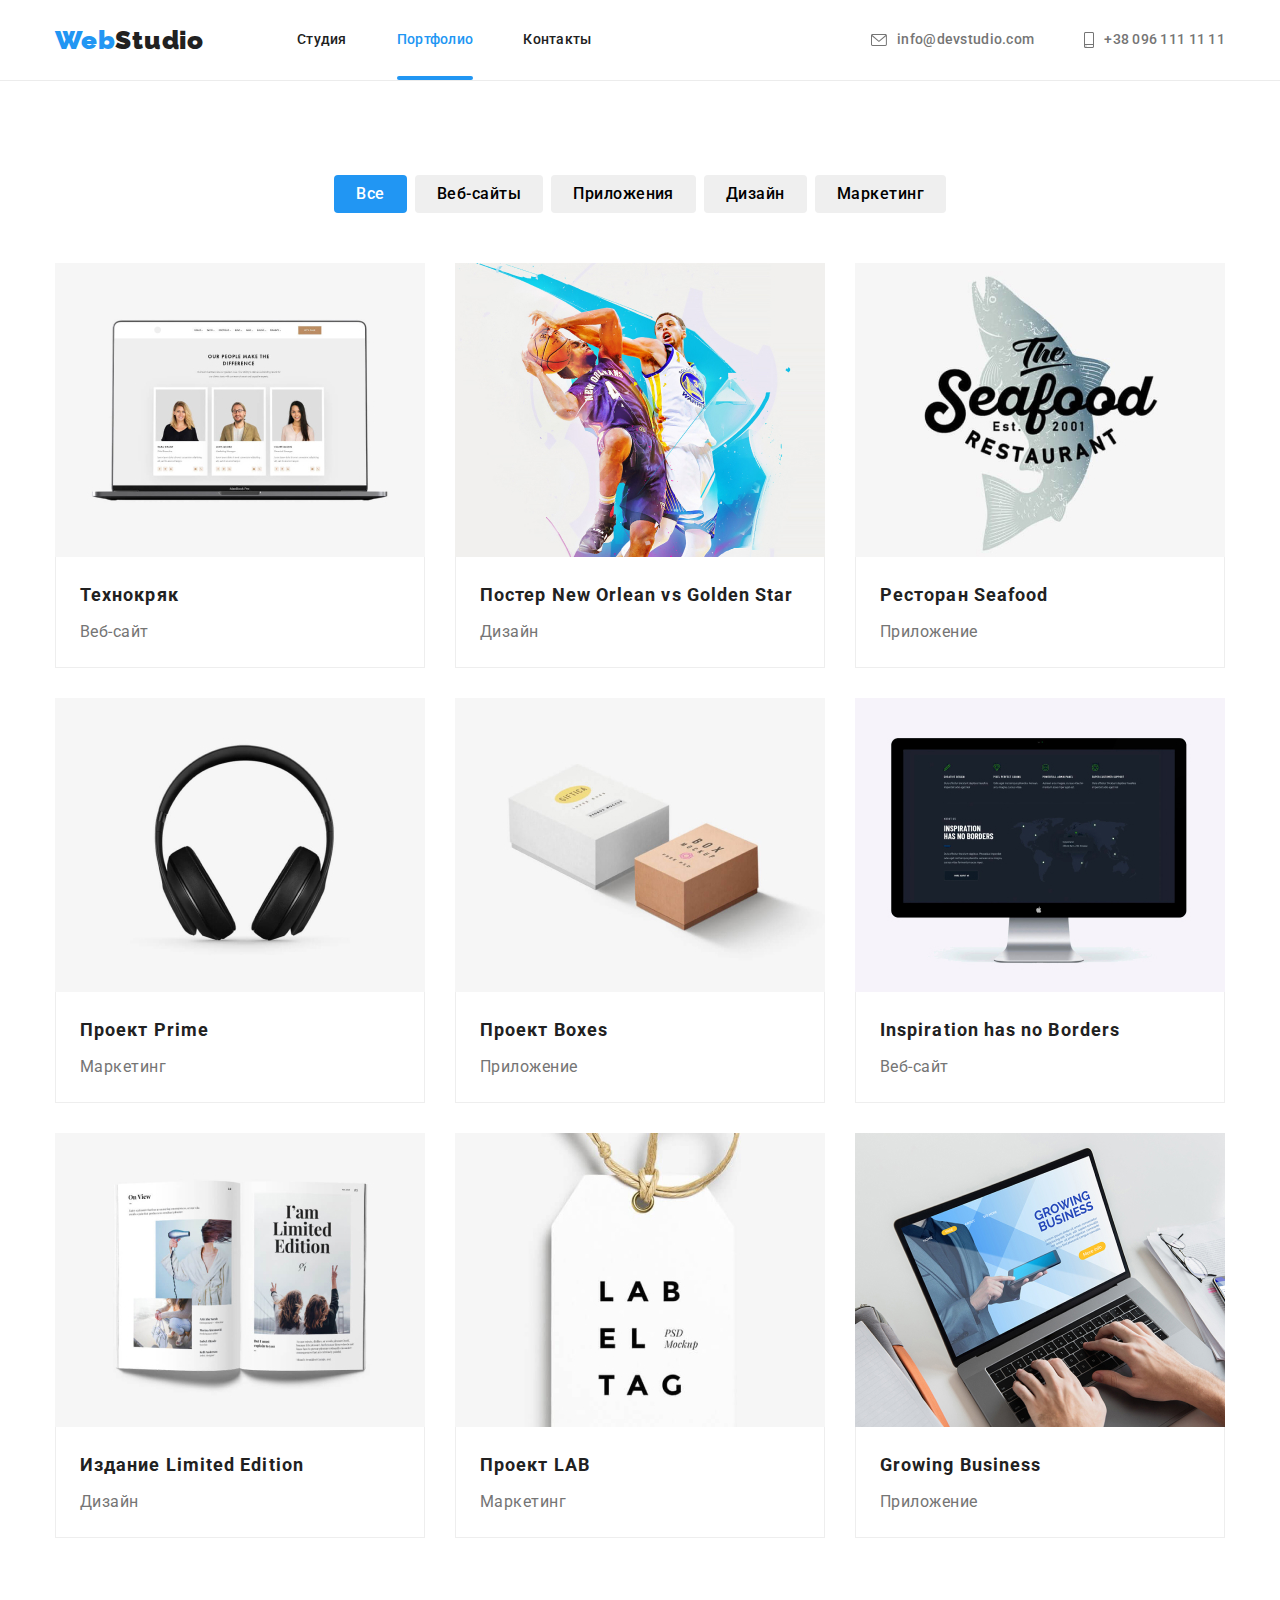
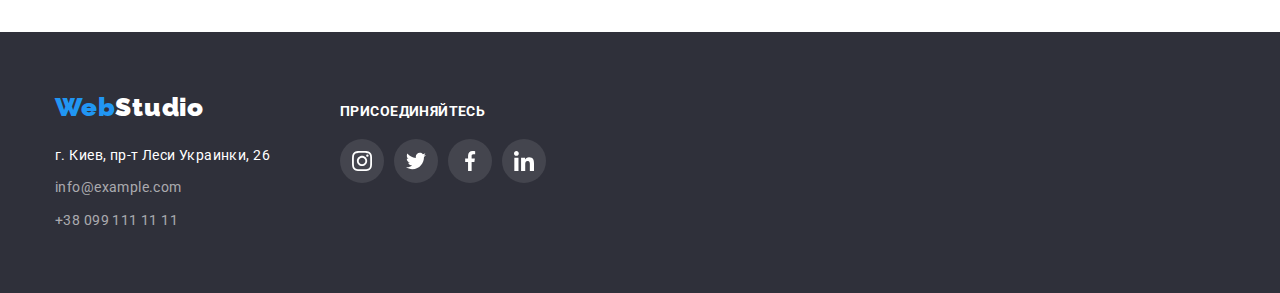
==== portfolio.html @ 355141e0 "Initial commit" ====
<!DOCTYPE html>
<html lang="ru">
<head>
    <meta charset="UTF-8">
    <meta http-equiv="X-UA-Compatible" content="IE=edge">
    <meta name="viewport" content="width=device-width, initial-scale=1.0">
    <title>Web Studio</title>
    <link rel="stylesheet" href="https://cdnjs.cloudflare.com/ajax/libs/modern-normalize/1.1.0/modern-normalize.min.css">
    <link href="https://fonts.googleapis.com/css2?family=Raleway:wght@700&family=Roboto:wght@400;500;700;900&display=swap" rel="stylesheet">
   
<link rel="stylesheet" href="./css/styles.css">
</head>
<body>
    <header class="header-content">
    <div class=" container main-nav">
       <nav class="main-nav">
       <a href="" class="logo"><span class="logo-world" >Web</span>Studio</a>
<ul class="site-nav">
    <li class="nav-item"><a href="./index.html" class="navigation-link">Студия</a></li>
    <li class="nav-item"><a href="./portfolio.html" class="navigation-link current-button">Портфолио</a></li>
    <li class="nav-item"><a href="" class="navigation-link">Контакты</a></li>
</ul>
</nav>
<ul class="contacts">
    <li class="nav-item"><a href="mailto:info@devstudio.com" class="contacts-link">info@devstudio.com
        <svg class="mail-svg">
            <use href="images/symbol-defs.svg#icon-envelope"></use>
        </svg>
        </a>
    </li>
    <li class="nav-item"><a href="tel:+380961111111" class="contacts-link">+38 096 111 11 11
        <svg class="phone-svg">
            <use href="images/symbol-defs.svg#icon-smartphone"></use>
        </svg>
    </a></li>
</ul>
</div>
</header>
<main>
      <section class="section">
    <div class="container">
    <h1 hidden class="hidden-title">Наши услуги</h1>
   <ul class="portfolio-list buttons-flex">
       <li class="buttons-item"><button type="button" class="portfolio-button all-button">Все</button></li>
       <li class="buttons-item"><button type="button" class="portfolio-button">Веб-сайты</button></li>
       <li class="buttons-item"><button type="button" class="portfolio-button">Приложения</button></li>
       <li class="buttons-item"><button type="button" class="portfolio-button">Дизайн</button></li>
       <li class="buttons-item"><button type="button" class="portfolio-button">Маркетинг</button></li>
   </ul>
    <ul class="portfolio-photos flex-photo">
    <li class="flex-element">
        <a href="" class="flex-element-hover">
            <div class="flex-element-img">
                <div class="flex-element-overlay">
                    <p class="flex-element-text">Ресурс предлагает комплексные предложения с разным уровнем функционала и сервисов. Все это позволит посетителю получить исчерпывающие сведения о компании или частном лице.</p>
                </div>
          <img src="images/img(7).jpg" width="370"  height="294"  alt="notebook"></div>
        <div class="portfolio-border"><h2  class="portfolio-name">Технокряк</h2>
    <p class="portfolio-description">Веб-сайт</p></div>
        </a>  
            
       </li>
    <li class="flex-element">
        <a href="" class="flex-element-hover">
            <div class="flex-element-img">
                 <div class="flex-element-overlay">
                     <p class="flex-element-text">Ресурс предлагает комплексные предложения с разным уровнем функционала и сервисов. Все это позволит посетителю получить исчерпывающие сведения о компании или частном лице.</p>
                 </div>
          <img src="images/img(8).jpg" width="370"  height="294"  alt="basketbal"></div>
        <div class="portfolio-border"><h2 class="portfolio-name">Постер New Orlean vs Golden Star</h2>
    <p class="portfolio-description">Дизайн</p></div>
        </a> 
            
        </li>
    <li class="flex-element">
        <a href="" class="flex-element-hover">
            <div class="flex-element-img">
                 <div class="flex-element-overlay">
                     <p class="flex-element-text">Ресурс предлагает комплексные предложения с разным уровнем функционала и сервисов. Все это позволит посетителю получить исчерпывающие сведения о компании или частном лице.</p>
                 </div>
          <img src="images/img(9).jpg"  width="370"  height="294"  alt="fish"></div>
        <div class="portfolio-border"><h2 class="portfolio-name">Ресторан Seafood</h2>
    <p class="portfolio-description">Приложение</p></div>
        </a> 
            
        </li>
    <li class="flex-element">
        <a href="" class="flex-element-hover">
            <div class="flex-element-img">
                 <div class="flex-element-overlay">
                     <p class="flex-element-text">Ресурс предлагает комплексные предложения с разным уровнем функционала и сервисов. Все это позволит посетителю получить исчерпывающие сведения о компании или частном лице.</p>
                 </div>
          <img src="images/img(10).jpg" width="370"  height="294"  alt="earpods"></div>
        <div class="portfolio-border"><h2 class="portfolio-name">Проект Prime</h2>
    <p class="portfolio-description">Маркетинг</p></div>
        </a> 
           
        </li>
    <li class="flex-element">
        <a href="" class="flex-element-hover">
            <div class="flex-element-img">
                 <div class="flex-element-overlay">
                     <p class="flex-element-text">Ресурс предлагает комплексные предложения с разным уровнем функционала и сервисов. Все это позволит посетителю получить исчерпывающие сведения о компании или частном лице.</p>
                 </div>
          <img src="images/img(11).jpg" width="370"  height="294"  alt="boxes"></div>
        <div class="portfolio-border"><h2 class="portfolio-name">Проект Boxes</h2>
    <p class="portfolio-description">Приложение</p></div>
        </a> 
           
        </li>
    <li class="flex-element">
        <a href="" class="flex-element-hover">
            <div class="flex-element-img">
                 <div class="flex-element-overlay">
                     <p class="flex-element-text">Ресурс предлагает комплексные предложения с разным уровнем функционала и сервисов. Все это позволит посетителю получить исчерпывающие сведения о компании или частном лице.</p>
                 </div>
          <img src="images/img(12).jpg" width="370"  height="294"   alt="computer"></div>
        <div class="portfolio-border"><h2 class="portfolio-name">Inspiration has no Borders</h2>
    <p class="portfolio-description">Веб-сайт</p></div>
        </a> 
           
        </li>
    <li class="flex-element">
        <a  href="" class="flex-element-hover">
            <div class="flex-element-img">
                 <div class="flex-element-overlay">
                     <p class="flex-element-text">Ресурс предлагает комплексные предложения с разным уровнем функционала и сервисов. Все это позволит посетителю получить исчерпывающие сведения о компании или частном лице.</p>
                 </div>
          <img src="images/img(13).jpg"  width="370"  height="294"  alt="book"></div>
        <div class="portfolio-border"><h2 class="portfolio-name">Издание Limited Edition</h2>
    <p class="portfolio-description">Дизайн</p></div>
        </a> 
           
        </li>
    <li class="flex-element">
        <a href="" class="flex-element-hover">
            <div class="flex-element-img">
                 <div class="flex-element-overlay">
                     <p class="flex-element-text">Ресурс предлагает комплексные предложения с разным уровнем функционала и сервисов. Все это позволит посетителю получить исчерпывающие сведения о компании или частном лице.</p>
                 </div>
          <img src="images/img(14).jpg"  width="370"  height="294"  alt="slime"></div>
        <div class="portfolio-border"><h2 class="portfolio-name">Проект LAB</h2>
    <p class="portfolio-description">Маркетинг</p></div>
        </a> 
            
        </li>
    <li class="flex-element">
        <a href="" class="flex-element-hover">
            <div class="flex-element-img">
                 <div class="flex-element-overlay">
                     <p class="flex-element-text">Ресурс предлагает комплексные предложения с разным уровнем функционала и сервисов. Все это позволит посетителю получить исчерпывающие сведения о компании или частном лице.</p>
                 </div>
          <img src="images/img(15).jpg"  width="370" height="294" alt="printing"></div>
        <div class="portfolio-border"><h2 class="portfolio-name">Growing Business</h2>
    <p class="portfolio-description">Приложение</p></div>
        </a> 
        </li>
</ul>
    </div>
</section>
</main>
<footer class="footer-content">
    <div class="container footer">
        <div class="footer-first">
 <a href="" class="logo footer"><span class="logo-world">Web</span>Studio</a>
<address class="address">
<ul class="footer-list">
<li class="footer-adress">г. Киев, пр-т Леси Украинки, 26</li>
    <li class="footer-margin"><a href="mailto:info@example.com" class="footer-link">info@example.com</a></li>
    <li class="footer-margin"><a href="tel:+380991111111" class="footer-link">+38 099 111 11 11</a></li>
</ul>
</address>
</div>
<div class="footer-second">
    <h3 class="footer-tittle"> Присоединяйтесь</h3>
    <ul class="footer-second-list">
        <li class="footer-item"><a href="" class="footer-svg">
            <svg class="footer-icon">
                        <use href="images/symbol-defs.svg#icon-instagram"></use>
                    </svg>
                    </a>
        </li>
        <li class="footer-item"><a href="" class="footer-svg">
            <svg class="footer-icon">
                        <use href="images/symbol-defs.svg#icon-twitter"></use>
                    </svg>
                    </a>
        </li>
        <li class="footer-item"><a href="" class="footer-svg">
            <svg class="footer-icon" >
                        <use href="images/symbol-defs.svg#icon-facebook"></use>
                    </svg>
                    </a>
        </li>
        <li class="footer-item"><a href="" class="footer-svg">
           <svg class="footer-icon" >
                        <use href="images/symbol-defs.svg#icon-linkedin" ></use>
                    </svg>
                    </a>
        </li>
    </ul>
</div>
 </div>
</footer>
</body>
</html>
---- css/styles.css ----
/* синий #2196F3; */
/* черній #212121; */
/* серій: #757575; */
/* белій #FFFFFF;  */
/*  серій в футере rgba(255, 255, 255, 0.6) */
/* цвет фона темній #2F303A;
; */
/* цвет фона вторичній: #F5F4FA; */
/* цвет фона футер: #2F303A; */
:root{
    --dark-color: #212121;
    --accent-color: #2196F3;
    --primary-light: #FFFFFF;
    --primary-middle: #757575;
    --background-dark: #2F303A;
    --background-light: #F5F4FA;
    --transparent-light: #FFFFFF99;

}
html{
    box-sizing: border-box;
}
*::after,
*::before{
    box-sizing: inherit;
}
body {
    color: var(--primary-grey);
    font-family: Roboto, sans-serif;
    font-size: 14px;
    margin: 0;
}
.header-content{
    font-size: 14px;
    line-height: 1.1;
    letter-spacing: 0.02em;
    border-bottom: solid 1px  #ECECEC;
    /* width: 100%;
    position: fixed;
    top:0;
    background-color: #fff; */

}
img{
    display: block;
    max-width: 100%;
    height: auto;
}
.logo {
    color: var(--dark-color);
    text-decoration: none;
    font-family: Raleway, sans-serif;
    font-weight: 900;
    font-size: 26px;
    line-height: 1.19;
    letter-spacing: 0.03em;
    padding-top: 24px;
    padding-bottom: 24px;
}
.logo.footer{
    color: var(--primary-light);
}
.logo-world{
    color:var(--accent-color);
}
.logo-world-two{
    color: var(--primary-light);
}
.site-nav,
.contacts,
.portfolio-list,
.portfolio-photos,
.footer-list,
.features,
.photos-list,
.team,
.media-icons,
.clients-list,
.footer-second-list
{
    list-style: none;
    padding: 0;
    margin: 0;
}
/* навигация */
.site-nav{
    font-weight: 500;
    display: flex;
    margin-left: 93px;
}

.navigation-link{
    color:var(--dark-color);
    text-decoration: none;
    display: block;
    padding-top: 32px;
    padding-bottom: 32px;
    position: relative;
 }
.nav-item:not(:last-child){ 
    margin-right: 50px;
}

.current-button {
    color: var(--accent-color);
}
.current-button::after{
    content: "";
    display: block;
    width: 100%;
    height: 4px;
    background-color: var(--accent-color);
    border-radius:2px;
    position: absolute;
    bottom:0;
}
.navigation-link,
.navigation-link,
.contacts-link,
.contacts-link,
.footer-link,
.footer-link{
transition: color 250ms cubic-bezier(0.4, 0, 0.2, 1);
}
.navigation-link:hover,
.navigation-link:focus,
.contacts-link:hover,
.contacts-link:focus,
.footer-link:hover,
.footer-link:focus {
    color: var(--accent-color);
    fill: var(--accent-color);
}
.contacts{
    display: flex;
    margin-left: auto;
}
.contacts-link {
   color: var(--primary-middle);
    fill: var(--primary-middle);
    font-weight: 500;
    text-decoration: none;
    padding-top: 32px;
    padding-bottom: 32px;
    display: flex;
    flex-direction: row-reverse;
    align-items: center;
}

.section-title{
    color:var(--dark-color);
    font-weight: 700;
    font-size: 36px;
    line-height: 1.2;
    text-align: center;
    letter-spacing: 0.03em;
    margin-top: 0;
    margin-bottom: 50px;
}
.banner{
    margin: 0 auto;
    text-align: center;
    padding-top: 200px;
    padding-bottom: 200px;
    background-color:#2F303A;
    background-image: linear-gradient(to right, rgba(47, 48, 58, 0.4), rgba(47, 48, 58, 0.4)),
    url(../images/header1.jpg);
    background-repeat: no-repeat;
    background-position: center;
    background-size: cover;
    width: 1600px;
}
.banner-title{
    color:var(--primary-light);
    font-weight: 900;
    font-size: 44px;
    line-height: 1.36;
    letter-spacing: 0.06em;
    text-transform: uppercase;
    margin-top: 0;
    margin-bottom: 30px;
    width: 696px;
    margin-right: auto;
    margin-left: auto;
   
   
}
.features{
   display: flex;

}
.features-title{
    color: var(--dark-color);
    font-weight: 700;
    font-size: 14px;
    line-height: 1.1;
    letter-spacing: 0.03em;
    text-transform: uppercase;
    margin: 0;
    margin-bottom: 10px;
}
.features-text{
   font-size: 14px;
   line-height: 1.71;
   letter-spacing: 0.03em;
   margin: 0;
   color: var(--primary-middle);
}
.features-item:not(:last-child){
    margin-right: 30px;
}
.features-item{
    width: 270px;
}
.team-title{
    color: var(--dark-color);
    font-family: 500;
    font-size: 16px;
    line-height: 1.2;
    letter-spacing: 0.03em;
    margin-bottom: 10px;
}
.team-job{
    font-size: 16px;
    line-height: 1.2;
    letter-spacing: 0.03em;
    color: var(--primary-middle);
    margin: 0;
    margin-bottom: 16px;
}

.banner-button{
    color: var(--primary-light);
    background-color: var(--accent-color);
    font-weight: bold;
    font-size: 16px;
    line-height: 1.87;
    letter-spacing: 0.06em;
    cursor: pointer;
    font-family: Roboto ,sans-serif;
    border-radius: 4px;
    box-shadow: 0px 4px 4px rgba(0, 0, 0, 0.15);
    border: none;
    padding: 10px 32px;
}
.footer-content{
   background-color: var(--background-dark);
   font-size: 14px;
   line-height: 1.71;
   letter-spacing: 0.03em;
}
.section.people{
    background-color: var(--background-light);
}
.footer-link{
    color: var(--transparent-light);
    text-decoration:none;
    font-style: normal;
}
.footer-adress{
    font-style: normal;
    color: var(--primary-light);
}
.section-buttons{
    padding-top: 94px;
    padding-bottom: 94px;
    display: flex;
}
.portfolio-button{
    font-weight: 500;
    font-size: 16px;
    line-height: 1.62;
    text-align: center;
    letter-spacing: 0.03em;
    cursor: pointer;
    border-radius: 4px;
    font-family: Roboto, sans-serif;
    min-width: 73px;
    border: none;
    padding: 6px 22px;
    transition: color 250ms cubic-bezier(0.4, 0, 0.2, 1),
    box-shadow 250ms cubic-bezier(0.4, 0, 0.2, 1),
    background-color 250ms cubic-bezier(0.4, 0, 0.2, 1);
}
.portfolio-list{
margin-bottom: 50px;
}
.portfolio-description{
margin-bottom: 0;
margin-top: 0;
}
.portfolio-border{
    border: 1px solid #EEEEEE;
    border-top: 0;
    padding: 20px 24px 20px 24px;
}
h1,
h2,
h3,
h4,
h5,
h6{
    margin: 0;
}

.all-button{
    background-color: var(--accent-color);
    color: var(--primary-light);
}
.portfolio-name{
    font-size: 18px;
    line-height: 2;
    letter-spacing: 0.06em;
    color: var(--dark-color);
    margin-bottom:4px;
}
.portfolio-description{
    font-size: 16px;
    line-height: 1.87;
    letter-spacing: 0.03em;
    color: var(--primary-middle);

}

.portfolio-button:focus,
.portfolio-button:hover{
    background-color: var(--accent-color);
    color:var(--primary-light);
    box-shadow: 0px 3px 1px rgba(0, 0, 0, 0.1),
    0px 1px 2px rgba(0, 0, 0, 0.08),
    0px 2px 2px rgba(209, 203, 203, 0.12);
}
.container{
width: 1200px;
padding-left: 15px;
padding-right: 15px;
margin-left: auto;
margin-right: auto;
}
.main-nav{
    display: flex;
    align-items: center;
    justify-content: space-between;
}
.flex-photo{
    display:flex;
    flex-wrap: wrap;
}
.flex-element{
  margin-right: 30px;
  width:calc((100% - 60px)/3 );
  margin-bottom:30px;
  display: block;
/* overflow: hidden; */
}

.flex-element:nth-child(3n) {
    margin-right: 0;
}
.flex-element:nth-last-child(-n+3) {
    margin-bottom: 0;
}
.images-flex{
    display:flex;
}
.images-flex-item{
    display: flex;
    margin-right: 30px;
    width: calc((100%-60px)/3);
    position: relative;
}
.images-flex-item:nth-child(3n){
    margin-right: 0;
}
.section.third{
    padding-top: 0;
}
.section{
    padding-top: 94px;
    padding-bottom: 94px;
}
.section:last-child{
    padding-bottom: 94px;
}

.people-flex{
    display:flex;
}
.people-flex-item{
    margin-right: 30px;
    width: calc((100%-90px)/4);
    text-align: center;
    background-color: #fff;
    box-shadow: 0px 2px 1px 0px #00000033;
    box-shadow: 0px 1px 1px 0px #00000024;
    box-shadow: 0px 1px 3px 0px #0000001F;
    border-bottom-right-radius: 4px;
    border-bottom-left-radius:  4px;

}
.people-flex-item:nth-child(4n){
    margin-right: 0;
}
.people-flex-text{
    display: block;
    padding-top: 30px;
    padding-bottom: 30px;
}
.buttons-flex{
    display: flex;
    justify-content: center;
}
.buttons-item{
   display: flex;
  margin-right: 8px;
}
.buttons-item:last-child{
    margin-right: 0;
}
.footer-content{
    padding-top: 60px;
    padding-bottom: 60px;
}
.footer-margin{
    margin-top: 9px;
}
.logo.footer{
    padding: 0;
}
.address{
    margin-top: 20px;
}

.media-icons{
    display: flex;
    flex-wrap: wrap;
    justify-content:center;
    
}
.media-links{
    display:flex;
    width: 44px;
    height: 44px;
    border-radius: 50%;
    color:#AFB1B8;
    align-items: center;
    justify-content: center;
    transition: color 250ms cubic-bezier(0.4, 0, 0.2, 1),
    background-color 250ms cubic-bezier(0.4, 0, 0.2, 1);
}
.media-icon {
    width: 20px;
    height: 20px;
    fill: currentColor;
}
.media-links:hover,
.media-links:focus{
    background-color: var(--accent-color);
     color: var(--primary-light);
}
.media-item:not(:last-child){
    margin-right: 10px;
}
.svg-image{
    display:flex;
    width: 270px;
    height: 120px;
    background-color: var(--background-light);
    border-radius:4px;
    justify-content: center;
    align-items: center;
    margin-bottom: 30px;
}
.features-svg{
    width: 70px;
    height: 70px;
}
.mail-svg{
    width: 16px;
    height: 12px;
}
.phone-svg{
    width: 10px;
    height: 16px;
}
.mail-svg,
.phone-svg{
    margin-right: 10px;
    color: currentColor;
}
.clients-list{
    display: flex;
    flex-wrap: wrap;
}

.clients-item:not(:last-child){
    margin-right: 30px;
}
.clients-link{
    width: 170px;
    height: 92px;
    fill:#AFB1B8;
    display: flex;
    justify-content: center;
    align-items: center;
    border: 1px solid #AFB1B8;
    border-radius: 4px;
    transition: fill 250ms cubic-bezier(0.4, 0, 0.2, 1),
    border-color 250ms cubic-bezier(0.4, 0, 0.2, 1);
}
.clients-list{
    fill: currentColor;
}
.clients-link:hover,
.clients-link:focus{
    fill: var(--accent-color);
    border-color: var(--accent-color);
}
.container .footer-second{
    display: flex;
    flex-direction: column;
    margin-left: 70px;
}
.footer-second-list{
    display: flex;
    flex-wrap: wrap;
    justify-content: space-around;
}
.container.footer{
    display: flex;
   align-items: baseline;
}
.footer-tittle{
    text-transform: uppercase;
    font-family: Roboto;
    font-size: 14px;
    font-weight: 700;
    line-height: 16px;
    letter-spacing: 0.03em;
    text-align: left;
color: var(--primary-light);
margin: 0;
margin-bottom: 20px;
}
.footer-svg{
    display:flex;
    width: 44px;
    height: 44px;
    border-radius: 50%;
    align-items: center;
    justify-content: center;
    color: var(--primary-light);
    background-color: #FFFFFF1A;
    transition:background-color 250ms cubic-bezier(0.4, 0, 0.2, 1);
}
.footer-item:not(:last-child){
    margin-right: 10px;
}
.footer-icon{
    width: 20px;
    height: 20px;
    fill: currentColor;
}
.footer-svg:hover,
.footer-svg:focus{
    background-color: var(--accent-color);
}
.flex-element-hover{
    display: block;
    text-decoration: none;
    transition: box-shadow 250ms cubic-bezier(0.4, 0, 0.2, 1);
}
.flex-element-hover:hover,
.flex-element-hover:focus{

    box-shadow: 1px 4px 6px 0px #00000029,
 0px 4px 4px 0px #0000000F,
 0px 1px 1px 0px #0000001F;


}
.flex-element-hover:hover .flex-element-overlay,
.flex-element-hover:focus .flex-element-overlay{
transform: translateY(0);

}
.images-overlay{
    position: absolute;
    bottom:0;
    width: 100%;
    height: 70px;
    background-color: #2F303ACC;
    display: flex;
    justify-content: center;
    align-items: center;

}
.images-overlay-text {
    font-family: Roboto;
    font-size: 14px;
    font-weight: 700;
    line-height: 16px;
    letter-spacing: 0.03em;
    text-transform:uppercase;
    color: var(--primary-light);
    margin: 0%;
}   
.backdrop{
    position: fixed;
    top: 0;
    left: 0;
    width: 100%;
    height: 100%;
    background-color: #00000033; 
    opacity: 1;
    transition: opacity 250ms cubic-bezier(0.4, 0, 0.2, 1);
}
.backdrop.is-hidden{
    opacity: 0;
    pointer-events: none;
}
.modal{
    position: absolute;
    width: 528px;
    height: 581px;
    background-color: #fff;
    top: 50%;
    left: 50%;
    transform: translate(-50%,-50%);
} 
.backdrop-button{
    display: flex;
    justify-content: center;
    align-items: center;
    width: 30px;
    height: 30px;
    position: absolute;
    right: 8px;
    top: 8px;
    background-color:transparent;
    border:1px solid #0000001A;
    border-radius: 50%;
}
.flex-element-img{
    position: relative;
    overflow: hidden;
}
.flex-element-overlay{
position: absolute;
width: 100%;
height: 100%;
background-color: #2196F3E5;
transform: translateY(140%);
transition: transform 250ms cubic-bezier(0.4, 0, 0.2, 1);

}

.flex-element-text{
    font-family: Roboto;
    font-size: 18px;
    font-weight: 400;
    line-height: 28px;
    letter-spacing: 0.03em;
    text-align: left;
    color: var(--primary-light);
    padding: 63px 24px;
    margin: 0;
}
.backdrop-svg{
    width: 18px;
    height: 18px;
}
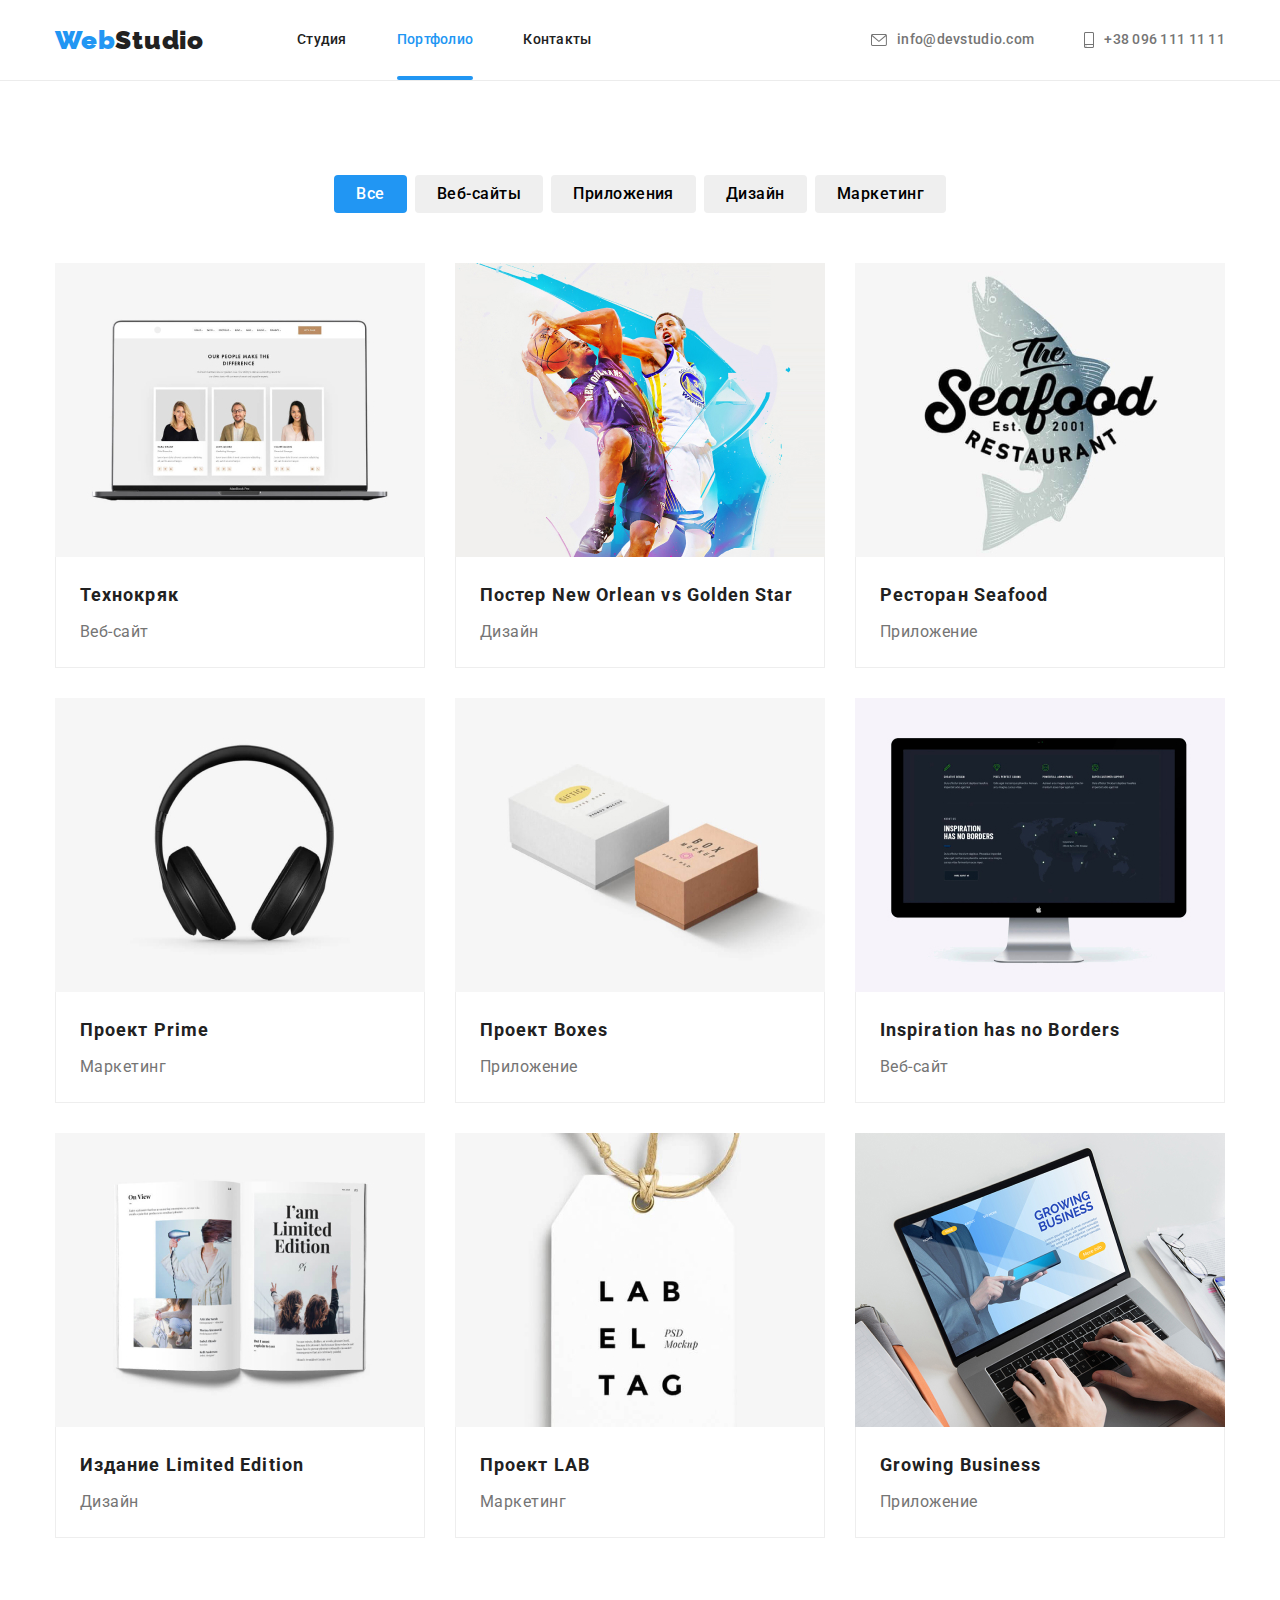
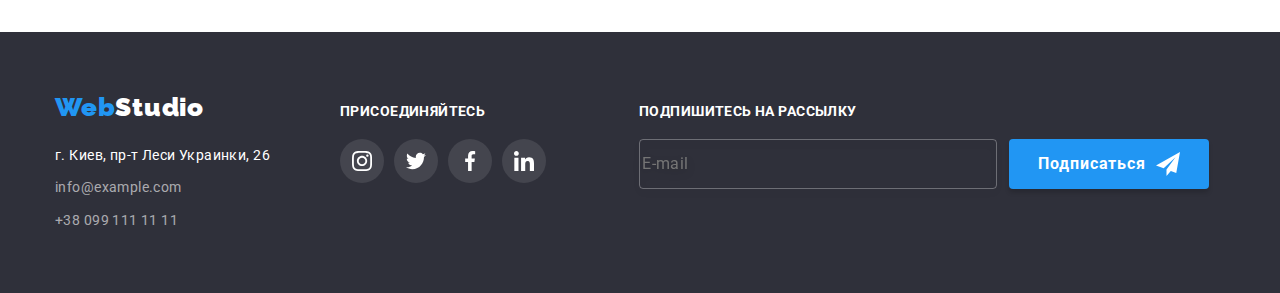
==== commit 90e3d4c9: "homework" ====
--- a/portfolio.html
+++ b/portfolio.html
@@ -162,7 +162,7 @@
 <footer class="footer-content">
     <div class="container footer">
         <div class="footer-first">
- <a href="" class="logo footer"><span class="logo-world">Web</span>Studio</a>
+ <a href="" class="logo footer"><span class="logo-world" >Web</span>Studio</a>
 <address class="address">
 <ul class="footer-list">
 <li class="footer-adress">г. Киев, пр-т Леси Украинки, 26</li>
@@ -172,7 +172,7 @@
 </address>
 </div>
 <div class="footer-second">
-    <h3 class="footer-tittle"> Присоединяйтесь</h3>
+    <p class="footer-tittle"> Присоединяйтесь</p>
     <ul class="footer-second-list">
         <li class="footer-item"><a href="" class="footer-svg">
             <svg class="footer-icon">
@@ -200,6 +200,21 @@
         </li>
     </ul>
 </div>
+<div class="div-form">
+ <form action="footer" class='footer-form'>
+     <h2 class="footer-form-title">Подпишитесь на рассылку</h2>
+     <div class="footer-form-input">
+         <label for="email"></label>
+         <input type="email" placeholder="E-mail" id="email">
+     <button type="button" class="modal-footer-button">
+         Подписаться 
+         <svg class="footer-modal-icon">
+             <use href ="images/symbol-defs.svg#icon-icon-send"></use>
+         </svg>
+     </button>
+     </div>
+ </form>
+ </div>
  </div>
 </footer>
 </body>
--- a/css/styles.css
+++ b/css/styles.css
@@ -640,6 +640,11 @@
     background-color:transparent;
     border:1px solid #0000001A;
     border-radius: 50%;
+    cursor: pointer;
+}
+.backdrop-button:hover,
+.backdrop-button:focus{
+fill: var(--accent-color);
 }
 .flex-element-img{
     position: relative;
@@ -670,3 +675,222 @@
     width: 18px;
     height: 18px;
 }
+.form{
+    width: 448px;
+    margin: auto;
+   display: block;
+    /* outline: 2px solid red; */
+    margin-top: 12px;
+}
+.form-field{
+    /* outline: 1px solid blue; */
+     position: relative;
+    margin-bottom: 10px;
+    display: flex;
+    flex-direction: column;
+    font-family: Roboto;
+    font-size: 12px;
+    font-weight: 400;
+    line-height: 14px;
+    letter-spacing: 0.01em;
+    text-align: left;
+color: #757575;
+;
+}
+.form-input{
+    height: 40px;
+    margin-top: 4px;
+    border: 1px solid rgba(33, 33, 33, 0.2);
+    box-sizing: border-box;
+    border-radius: 4px;
+     padding-left: 42px;
+     padding-top: 12px;
+     padding-bottom: 12px;
+     fill: black;
+     outline: 0;
+     cursor: pointer;
+}
+.form-input:focus-within,
+.form-input:hover{
+    fill: var(--accent-color);
+    border-color:var(--accent-color)
+}
+.form-input:focus+.svg-input,
+.form-input:hover+.svg-input{
+    fill: var(--accent-color);
+}
+
+.form-field textarea{
+    margin-top: 4px;
+    height: 120px;
+    resize: none;
+     border: 1px solid rgba(33, 33, 33, 0.2);
+     box-sizing: border-box;
+     border-radius: 4px;
+}
+.modal-title{
+    font-family: Roboto;
+    font-size: 20px;
+    font-weight: 700;
+    line-height: 23px;
+    letter-spacing: 0.03em;
+    text-align: center;
+color: #212121;
+margin-top: 40px;
+}
+.button-form{
+    height: 50px;
+    width: 200px;
+    border-radius: 4px;
+box-shadow: 0px 4px 4px rgba(0, 0, 0, 0.15);
+background: #2196F3;
+margin-top: 30px;
+font-family: Roboto;
+font-size: 16px;
+font-weight: 700;
+line-height: 30px;
+letter-spacing: 0.06em;
+text-align: center;
+color: var(--primary-light);
+border:none;
+cursor: pointer;
+}
+.form-button{
+   display: flex;
+   justify-content: center;
+}
+.form-checkbox{
+    margin-top: 20px;
+    font-family: Roboto;
+    font-size: 14px;
+    font-weight: 400;
+    line-height: 24px;
+    letter-spacing: 0.03em;
+    text-align: left;
+color: var(--primary-middle);
+}
+.modal-link-sign {
+    color: var(--accent-color);
+}
+.footer-modal-icon{
+    fill: blue;
+    width: 24px;
+    height: 24px;
+    margin-left: 10px;
+}
+.modal-footer-button{
+    width: 200px;
+    height: 50px;
+    background-color: var(--accent-color);
+    color: var(--primary-light);
+    display: flex;
+    justify-content: center;
+    align-items: center;
+    font-family: 'Roboto';
+    font-style: normal;
+    font-weight: 700;
+    font-size: 16px;
+    line-height: 30px;
+    letter-spacing: 0.06em;
+    box-shadow: 0px 4px 4px rgba(0, 0, 0, 0.15);
+    border-radius: 4px;
+    border:none;
+    cursor:pointer
+}
+.div-form{
+    margin-left: 93px;
+}
+.footer-form-title{
+    font-family: 'Roboto';
+    font-style: normal;
+    font-weight: 700;
+    font-size: 14px;
+    line-height: 16px;
+    letter-spacing: 0.03em;
+    text-transform: uppercase;
+    color: var(--primary-light);
+    margin-bottom: 20px;
+}
+.footer-form input{
+     width: 358px;
+     height: 50px;
+     font-family: 'Roboto';
+     font-style: normal;
+     font-weight: 400;
+     font-size: 16px;
+     line-height: 20px;
+     display: flex;
+     align-items: center;
+     letter-spacing: 0.03em;
+     color: #FFFFFF99;
+     background-color: transparent;
+     border: 1px solid #FFFFFF4D;
+     filter: drop-shadow(0px 4px 4px rgba(0, 0, 0, 0.15));
+     border-radius: 4px;
+     margin-right: 12px;
+}
+.footer-form-input{
+    display: flex;
+    
+}
+.modal-textarea{
+    padding: 12px 16px;
+    font-family: 'Roboto';
+    font-style: normal;
+    font-weight: 400;
+    font-size: 14px;
+    line-height: 16px;
+    letter-spacing: 0.01em;
+    color: rgba(117, 117, 117, 0.5);
+    outline: 0;
+}
+.modal-textarea:focus-within,
+.modal-textarea:hover{
+    border-color:var(--accent-color);
+}
+.icon{
+    position: absolute;
+    top:50%;
+    transform: translateY(-50%);
+    background-color: #abb;
+    width: 20px;
+    height: 20px;
+   left: 10px;
+}
+.svg-input{
+    width: 18px;
+    height: 18px;
+    position: absolute;
+    top: 50%;
+    margin-left: 15px;
+    cursor:pointer
+}
+.checkbox{
+  -webkit-appearance: none;
+  position: absolute;
+}
+.checkbox-icon{
+    display: inline-block;
+    width: 16px;
+    height: 15px;
+     background-color: #fff;
+    border:2px solid #212121;
+    border-radius: 2px;
+    margin-right: 7px;
+}
+.checkbox:checked+.checkbox-icon{
+    background-color:var(--accent-color);
+    background-origin: padding-box;
+    background-image: url('../images/vector1.svg');
+    background-size: contain;
+    background-repeat: no-repeat;
+    border-color: var(--accent-color);
+}
+.label-checkbox{
+    display: flex;
+    align-items: center;
+    justify-content: center;
+}
+.label-text{
+    margin: 0;
+}